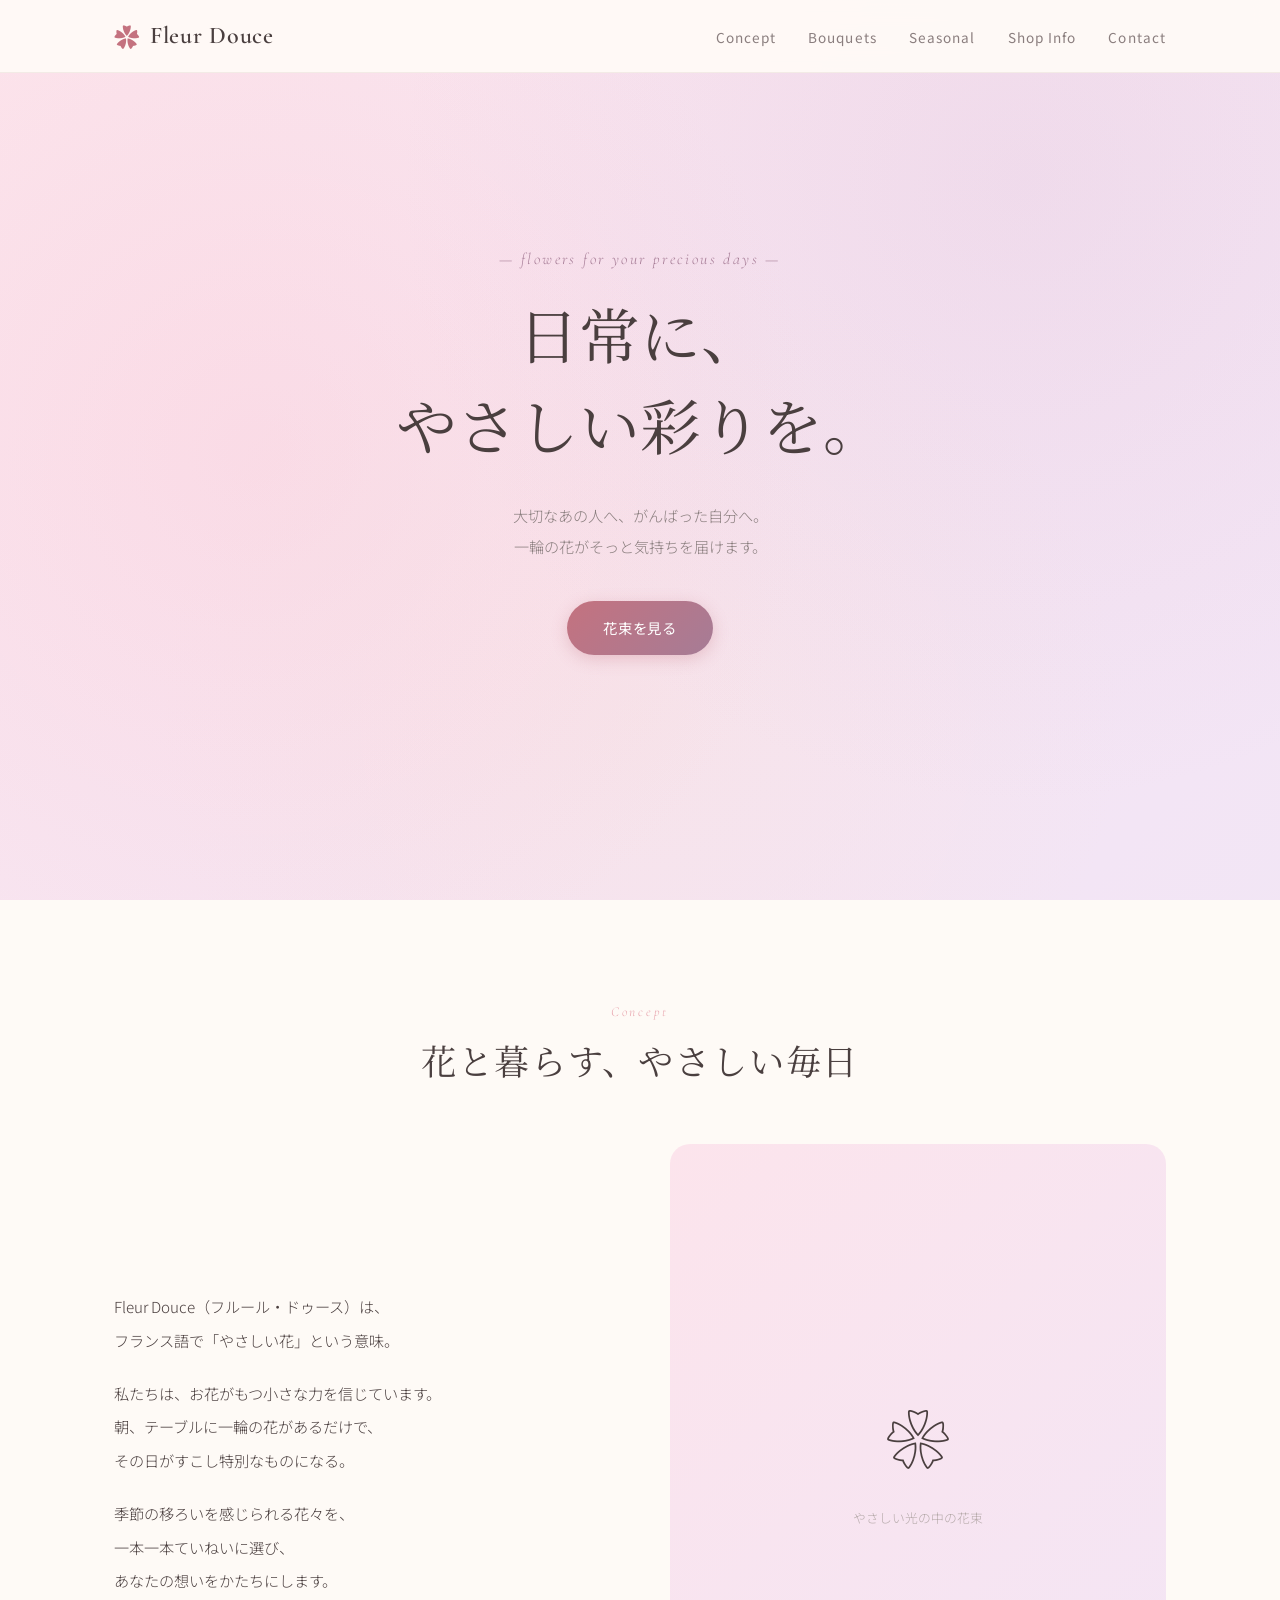
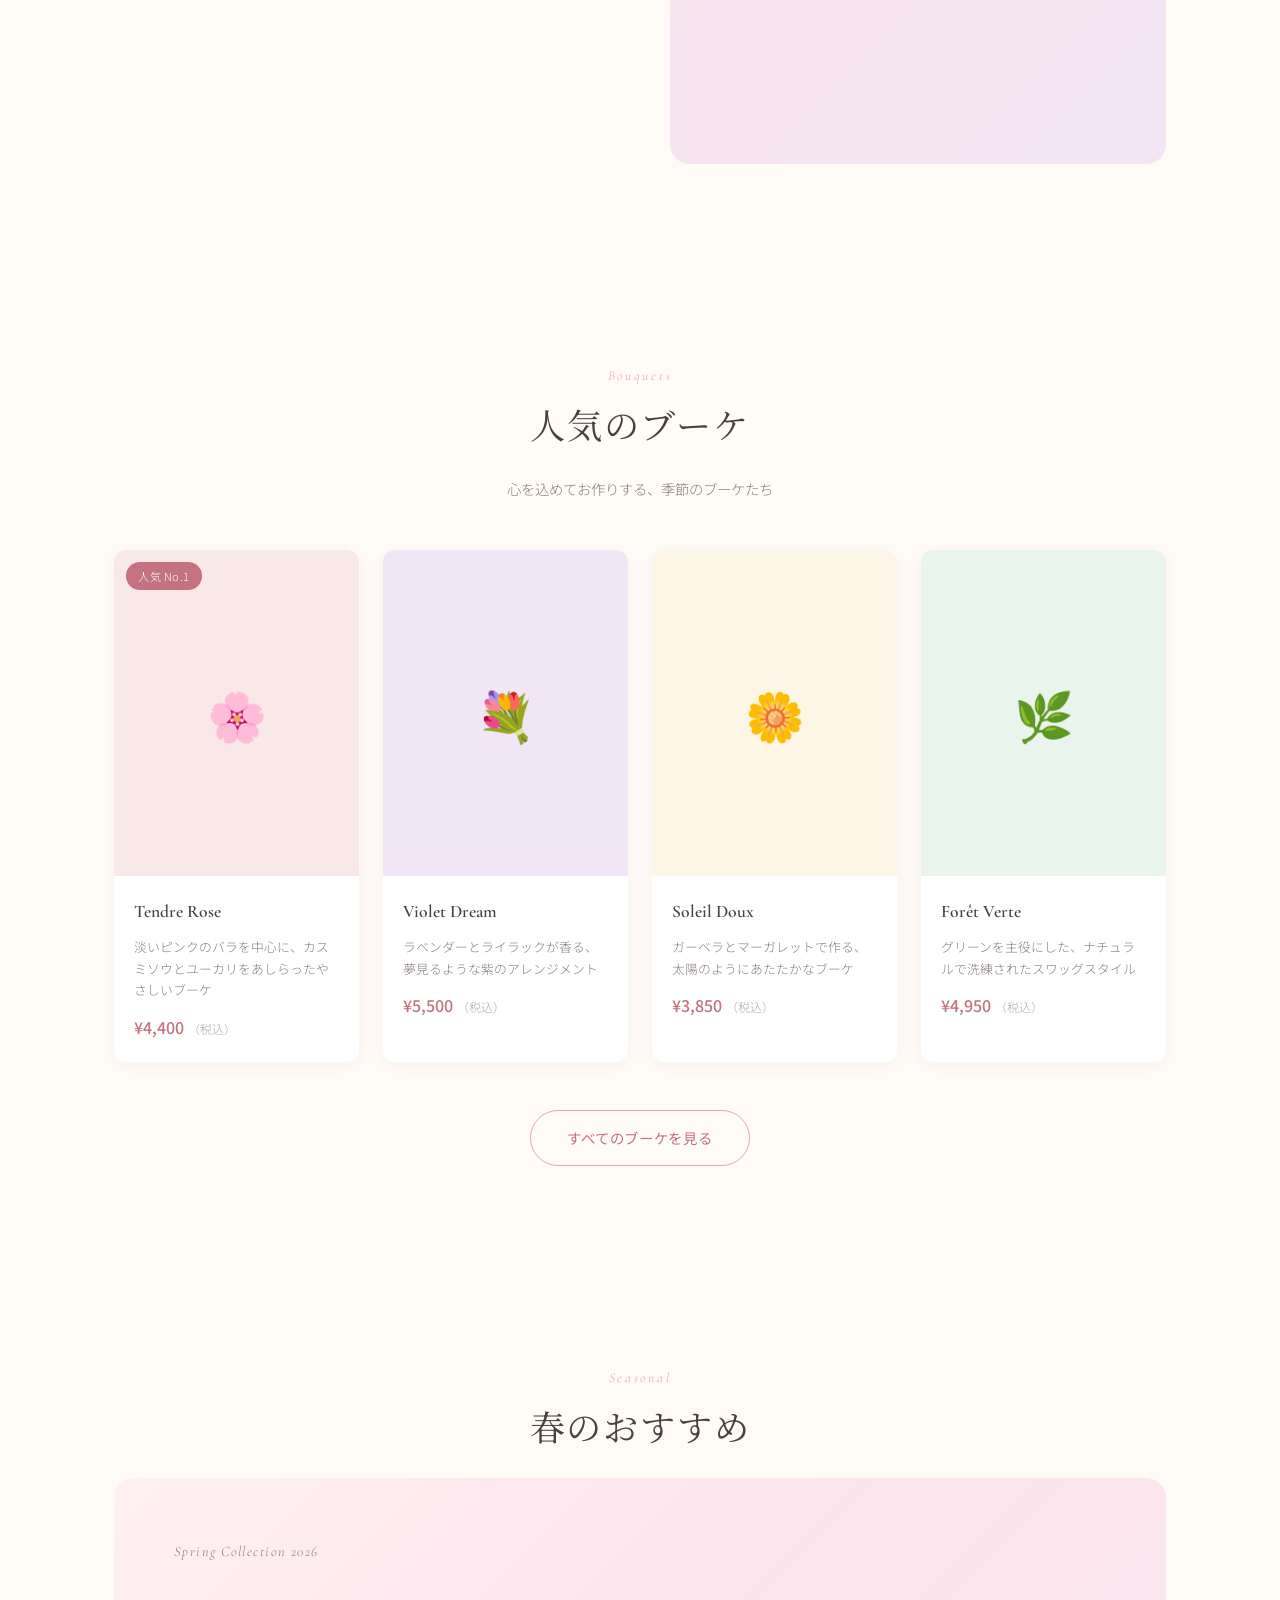
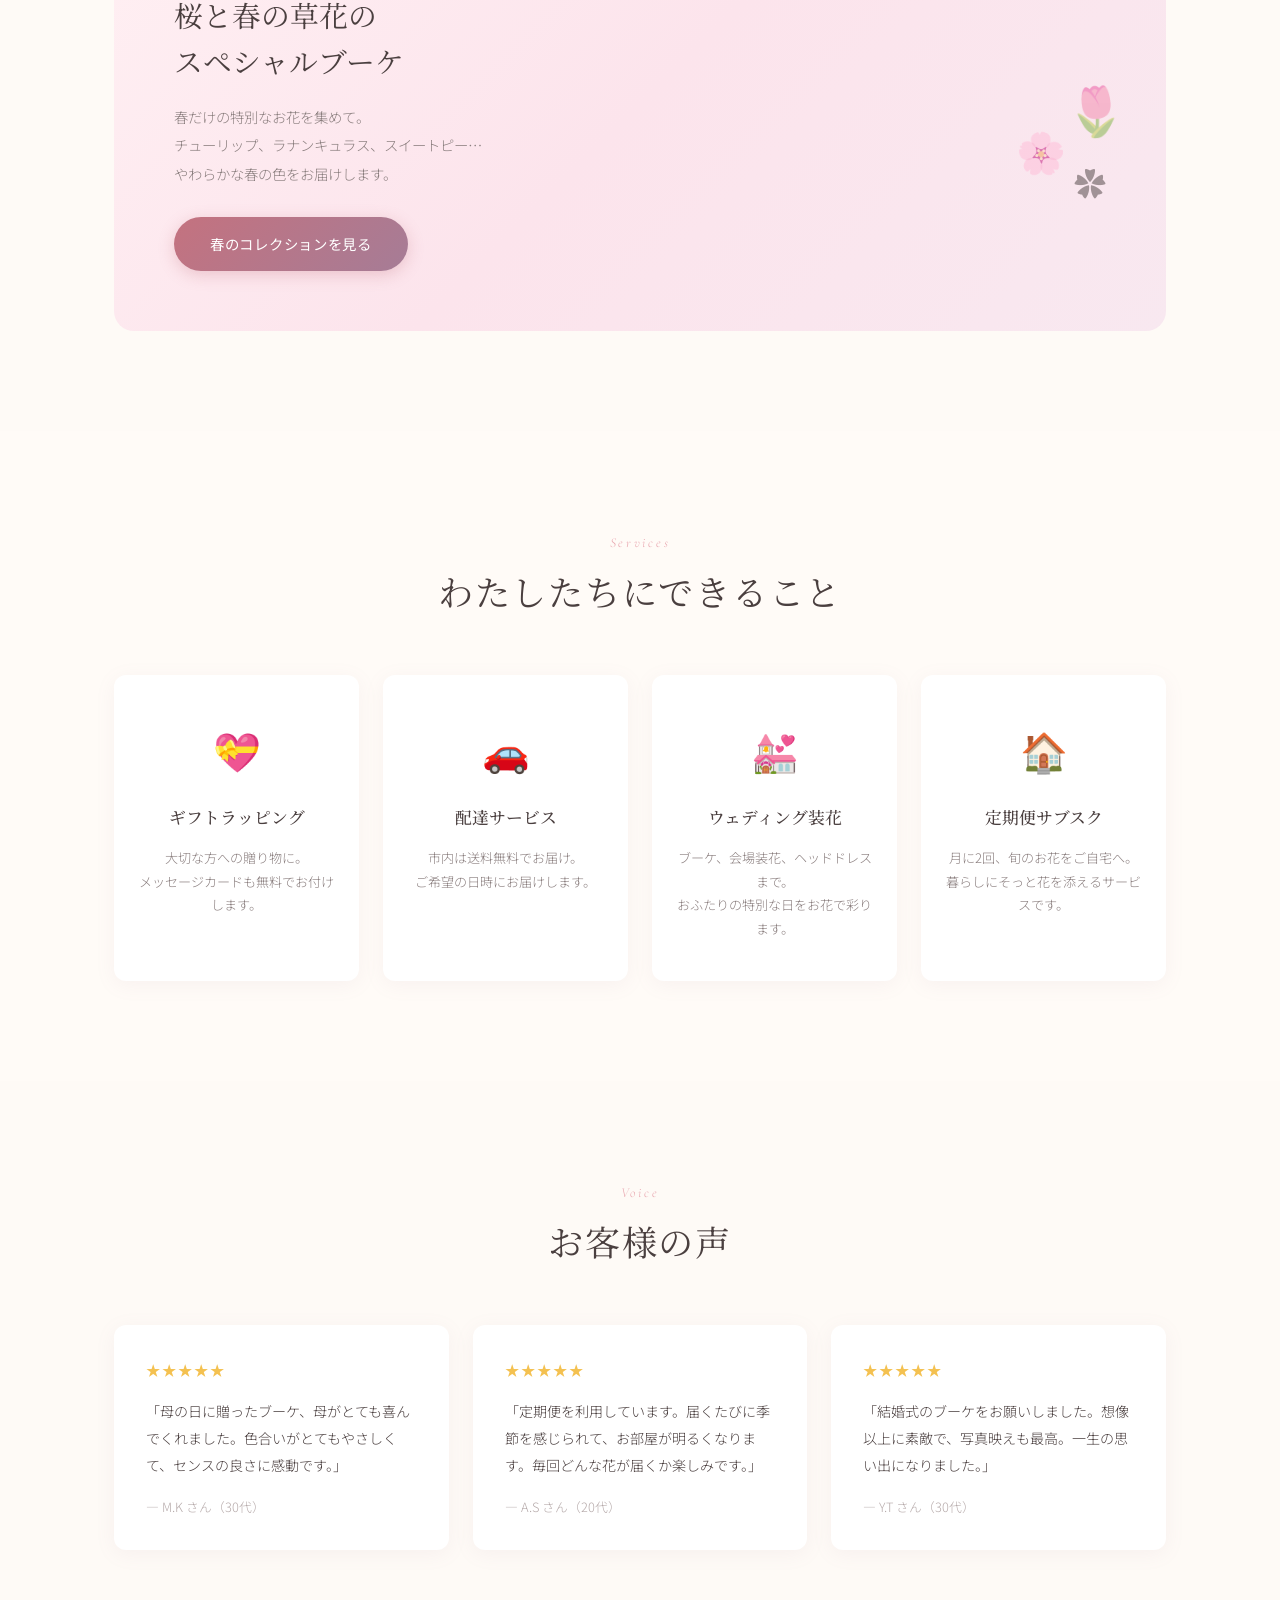
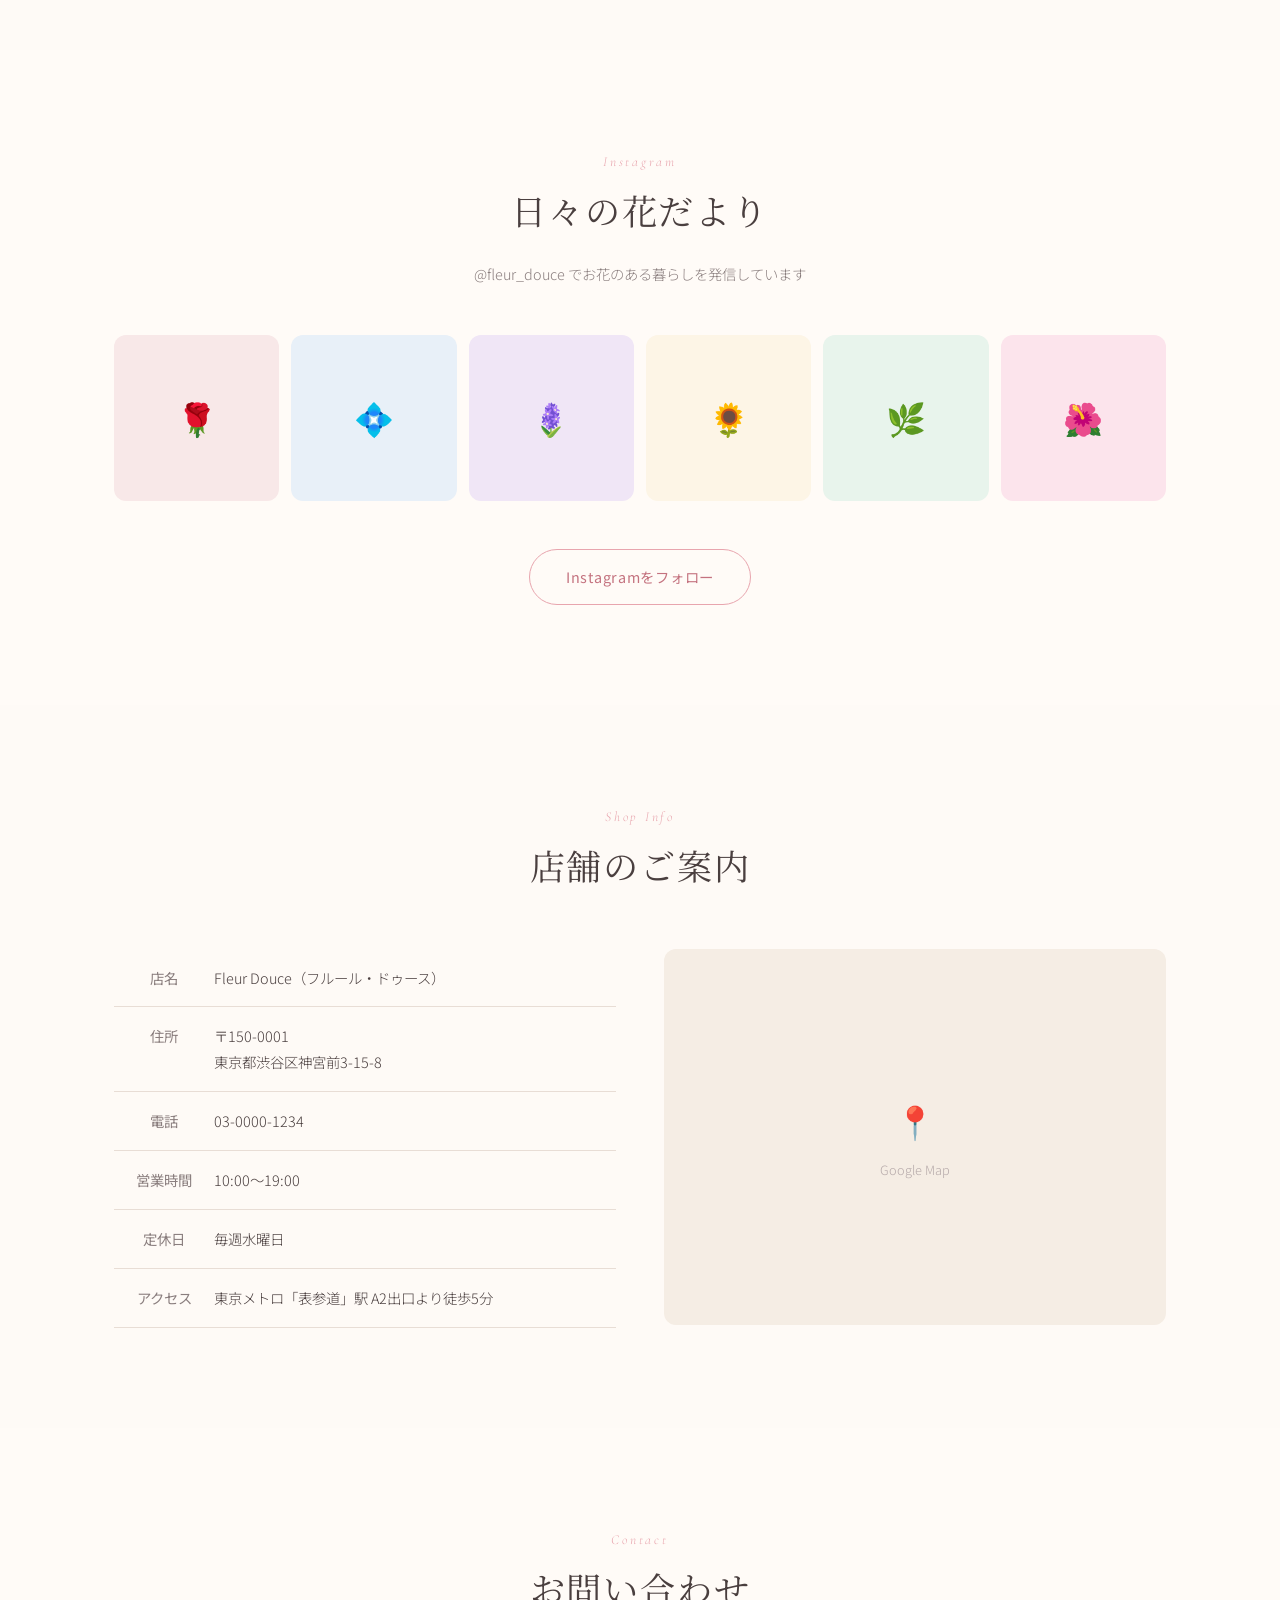
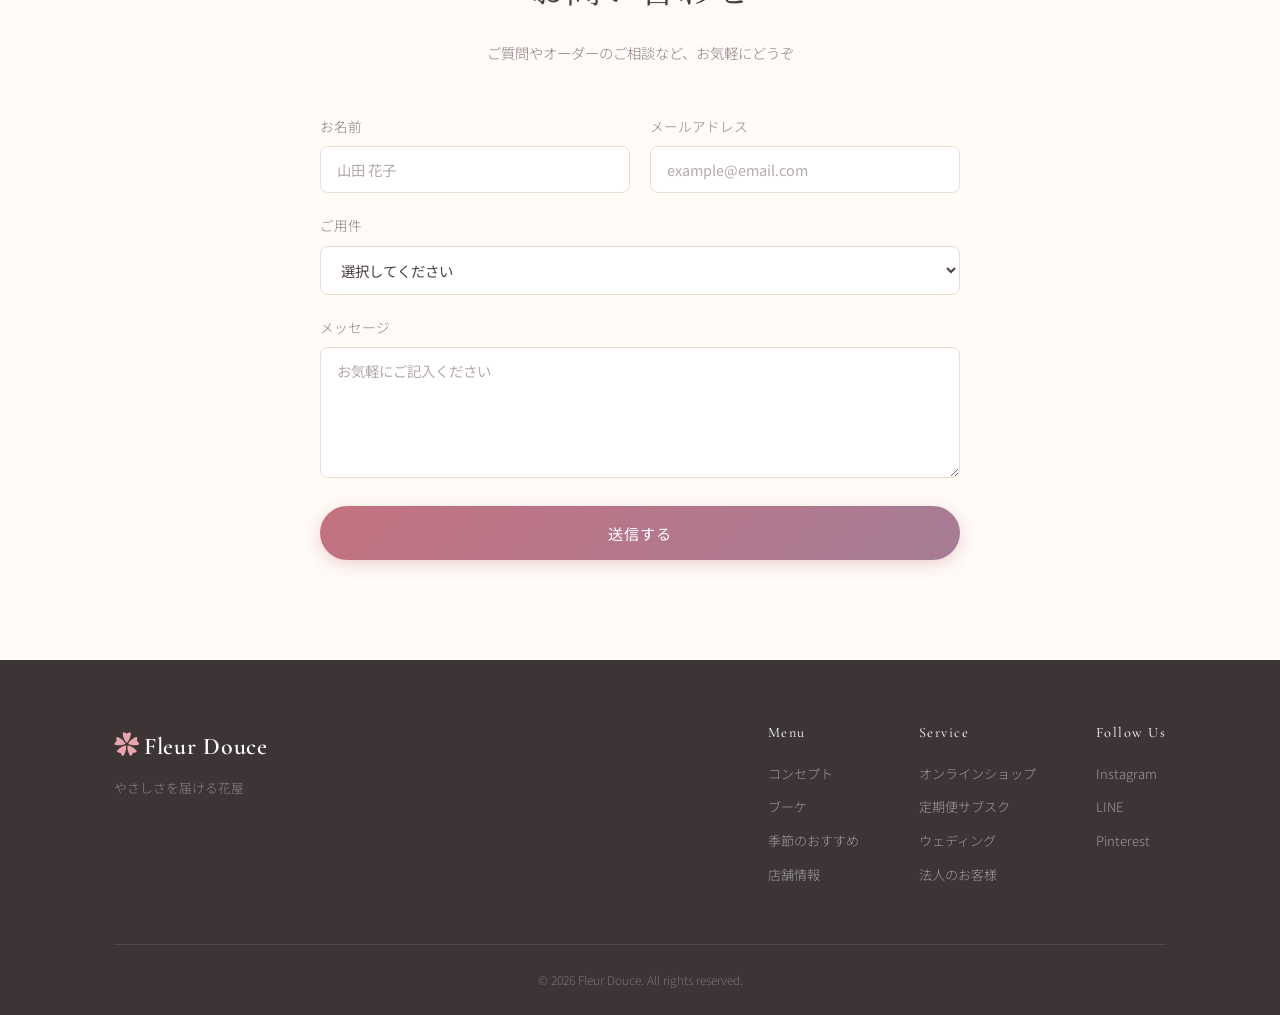
==== index.html @ 413cd679 "Add flower shop (Fleur Douce) homepage Create a feminine, elegant flower shop landing page with: - H" ====
<!DOCTYPE html>
<html lang="ja">
<head>
  <meta charset="UTF-8">
  <meta name="viewport" content="width=device-width, initial-scale=1.0">
  <title>Fleur Douce — やさしさを届ける花屋</title>
  <link rel="preconnect" href="https://fonts.googleapis.com">
  <link rel="preconnect" href="https://fonts.gstatic.com" crossorigin>
  <link href="https://fonts.googleapis.com/css2?family=Cormorant+Garamond:ital,wght@0,400;0,600;1,400&family=Noto+Sans+JP:wght@300;400;500&family=Noto+Serif+JP:wght@300;400;500&display=swap" rel="stylesheet">
  <link rel="stylesheet" href="style.css">
</head>
<body>

  <!-- ヘッダー -->
  <header class="header">
    <div class="header-inner">
      <a href="#" class="logo">
        <span class="logo-icon">✿</span>
        <span class="logo-text">Fleur Douce</span>
      </a>
      <nav class="nav">
        <ul class="nav-list">
          <li><a href="#concept">Concept</a></li>
          <li><a href="#bouquets">Bouquets</a></li>
          <li><a href="#seasonal">Seasonal</a></li>
          <li><a href="#shop">Shop Info</a></li>
          <li><a href="#contact">Contact</a></li>
        </ul>
      </nav>
      <button class="hamburger" aria-label="メニュー">
        <span></span><span></span><span></span>
      </button>
    </div>
  </header>

  <!-- ヒーローセクション -->
  <section class="hero">
    <div class="hero-overlay"></div>
    <div class="hero-content">
      <p class="hero-sub">— flowers for your precious days —</p>
      <h1 class="hero-title">日常に、<br>やさしい彩りを。</h1>
      <p class="hero-desc">大切なあの人へ、がんばった自分へ。<br>一輪の花がそっと気持ちを届けます。</p>
      <a href="#bouquets" class="btn btn-primary">花束を見る</a>
    </div>
  </section>

  <!-- コンセプト -->
  <section id="concept" class="section concept">
    <div class="container">
      <div class="section-label">Concept</div>
      <h2 class="section-title">花と暮らす、やさしい毎日</h2>
      <div class="concept-grid">
        <div class="concept-text">
          <p>
            Fleur Douce（フルール・ドゥース）は、<br>
            フランス語で「やさしい花」という意味。
          </p>
          <p>
            私たちは、お花がもつ小さな力を信じています。<br>
            朝、テーブルに一輪の花があるだけで、<br>
            その日がすこし特別なものになる。
          </p>
          <p>
            季節の移ろいを感じられる花々を、<br>
            一本一本ていねいに選び、<br>
            あなたの想いをかたちにします。
          </p>
        </div>
        <div class="concept-image">
          <div class="concept-image-placeholder">
            <span>❀</span>
            <p>やさしい光の中の花束</p>
          </div>
        </div>
      </div>
    </div>
  </section>

  <!-- 人気の花束 -->
  <section id="bouquets" class="section bouquets">
    <div class="container">
      <div class="section-label">Bouquets</div>
      <h2 class="section-title">人気のブーケ</h2>
      <p class="section-desc">心を込めてお作りする、季節のブーケたち</p>
      <div class="bouquet-grid">
        <article class="bouquet-card">
          <div class="bouquet-image">
            <div class="bouquet-image-placeholder" style="background-color: #f8e8e8;">
              <span>🌸</span>
            </div>
            <span class="bouquet-badge">人気 No.1</span>
          </div>
          <div class="bouquet-info">
            <h3>Tendre Rose</h3>
            <p class="bouquet-desc">淡いピンクのバラを中心に、カスミソウとユーカリをあしらったやさしいブーケ</p>
            <p class="bouquet-price">¥4,400 <span class="tax">（税込）</span></p>
          </div>
        </article>
        <article class="bouquet-card">
          <div class="bouquet-image">
            <div class="bouquet-image-placeholder" style="background-color: #f0e6f6;">
              <span>💐</span>
            </div>
          </div>
          <div class="bouquet-info">
            <h3>Violet Dream</h3>
            <p class="bouquet-desc">ラベンダーとライラックが香る、夢見るような紫のアレンジメント</p>
            <p class="bouquet-price">¥5,500 <span class="tax">（税込）</span></p>
          </div>
        </article>
        <article class="bouquet-card">
          <div class="bouquet-image">
            <div class="bouquet-image-placeholder" style="background-color: #fdf5e6;">
              <span>🌼</span>
            </div>
          </div>
          <div class="bouquet-info">
            <h3>Soleil Doux</h3>
            <p class="bouquet-desc">ガーベラとマーガレットで作る、太陽のようにあたたかなブーケ</p>
            <p class="bouquet-price">¥3,850 <span class="tax">（税込）</span></p>
          </div>
        </article>
        <article class="bouquet-card">
          <div class="bouquet-image">
            <div class="bouquet-image-placeholder" style="background-color: #e8f4ec;">
              <span>🌿</span>
            </div>
          </div>
          <div class="bouquet-info">
            <h3>Forêt Verte</h3>
            <p class="bouquet-desc">グリーンを主役にした、ナチュラルで洗練されたスワッグスタイル</p>
            <p class="bouquet-price">¥4,950 <span class="tax">（税込）</span></p>
          </div>
        </article>
      </div>
      <div class="section-cta">
        <a href="#" class="btn btn-outline">すべてのブーケを見る</a>
      </div>
    </div>
  </section>

  <!-- 季節のおすすめ -->
  <section id="seasonal" class="section seasonal">
    <div class="container">
      <div class="section-label">Seasonal</div>
      <h2 class="section-title">春のおすすめ</h2>
      <div class="seasonal-banner">
        <div class="seasonal-banner-content">
          <p class="seasonal-tag">Spring Collection 2026</p>
          <h3>桜と春の草花の<br>スペシャルブーケ</h3>
          <p>
            春だけの特別なお花を集めて。<br>
            チューリップ、ラナンキュラス、スイートピー…<br>
            やわらかな春の色をお届けします。
          </p>
          <a href="#" class="btn btn-primary">春のコレクションを見る</a>
        </div>
        <div class="seasonal-banner-deco">
          <span class="deco-flower deco-1">🌷</span>
          <span class="deco-flower deco-2">🌸</span>
          <span class="deco-flower deco-3">✿</span>
        </div>
      </div>
    </div>
  </section>

  <!-- サービス -->
  <section class="section services">
    <div class="container">
      <div class="section-label">Services</div>
      <h2 class="section-title">わたしたちにできること</h2>
      <div class="service-grid">
        <div class="service-card">
          <div class="service-icon">💝</div>
          <h3>ギフトラッピング</h3>
          <p>大切な方への贈り物に。<br>メッセージカードも無料でお付けします。</p>
        </div>
        <div class="service-card">
          <div class="service-icon">🚗</div>
          <h3>配達サービス</h3>
          <p>市内は送料無料でお届け。<br>ご希望の日時にお届けします。</p>
        </div>
        <div class="service-card">
          <div class="service-icon">💒</div>
          <h3>ウェディング装花</h3>
          <p>ブーケ、会場装花、ヘッドドレスまで。<br>おふたりの特別な日をお花で彩ります。</p>
        </div>
        <div class="service-card">
          <div class="service-icon">🏠</div>
          <h3>定期便サブスク</h3>
          <p>月に2回、旬のお花をご自宅へ。<br>暮らしにそっと花を添えるサービスです。</p>
        </div>
      </div>
    </div>
  </section>

  <!-- お客様の声 -->
  <section class="section testimonials">
    <div class="container">
      <div class="section-label">Voice</div>
      <h2 class="section-title">お客様の声</h2>
      <div class="testimonial-grid">
        <div class="testimonial-card">
          <div class="testimonial-stars">★★★★★</div>
          <p class="testimonial-text">「母の日に贈ったブーケ、母がとても喜んでくれました。色合いがとてもやさしくて、センスの良さに感動です。」</p>
          <p class="testimonial-author">— M.K さん（30代）</p>
        </div>
        <div class="testimonial-card">
          <div class="testimonial-stars">★★★★★</div>
          <p class="testimonial-text">「定期便を利用しています。届くたびに季節を感じられて、お部屋が明るくなります。毎回どんな花が届くか楽しみです。」</p>
          <p class="testimonial-author">— A.S さん（20代）</p>
        </div>
        <div class="testimonial-card">
          <div class="testimonial-stars">★★★★★</div>
          <p class="testimonial-text">「結婚式のブーケをお願いしました。想像以上に素敵で、写真映えも最高。一生の思い出になりました。」</p>
          <p class="testimonial-author">— Y.T さん（30代）</p>
        </div>
      </div>
    </div>
  </section>

  <!-- Instagram -->
  <section class="section instagram">
    <div class="container">
      <div class="section-label">Instagram</div>
      <h2 class="section-title">日々の花だより</h2>
      <p class="section-desc">@fleur_douce でお花のある暮らしを発信しています</p>
      <div class="insta-grid">
        <div class="insta-item" style="background-color: #f8e8e8;"><span>🌹</span></div>
        <div class="insta-item" style="background-color: #e8f0f8;"><span>💠</span></div>
        <div class="insta-item" style="background-color: #f0e6f6;"><span>🪻</span></div>
        <div class="insta-item" style="background-color: #fdf5e6;"><span>🌻</span></div>
        <div class="insta-item" style="background-color: #e8f4ec;"><span>🌿</span></div>
        <div class="insta-item" style="background-color: #fce4ec;"><span>🌺</span></div>
      </div>
      <div class="section-cta">
        <a href="#" class="btn btn-outline">Instagramをフォロー</a>
      </div>
    </div>
  </section>

  <!-- 店舗情報 -->
  <section id="shop" class="section shop-info">
    <div class="container">
      <div class="section-label">Shop Info</div>
      <h2 class="section-title">店舗のご案内</h2>
      <div class="shop-grid">
        <div class="shop-details">
          <table class="shop-table">
            <tr>
              <th>店名</th>
              <td>Fleur Douce（フルール・ドゥース）</td>
            </tr>
            <tr>
              <th>住所</th>
              <td>〒150-0001<br>東京都渋谷区神宮前3-15-8</td>
            </tr>
            <tr>
              <th>電話</th>
              <td>03-0000-1234</td>
            </tr>
            <tr>
              <th>営業時間</th>
              <td>10:00〜19:00</td>
            </tr>
            <tr>
              <th>定休日</th>
              <td>毎週水曜日</td>
            </tr>
            <tr>
              <th>アクセス</th>
              <td>東京メトロ「表参道」駅 A2出口より徒歩5分</td>
            </tr>
          </table>
        </div>
        <div class="shop-map">
          <div class="map-placeholder">
            <span>📍</span>
            <p>Google Map</p>
          </div>
        </div>
      </div>
    </div>
  </section>

  <!-- お問い合わせ -->
  <section id="contact" class="section contact">
    <div class="container">
      <div class="section-label">Contact</div>
      <h2 class="section-title">お問い合わせ</h2>
      <p class="section-desc">ご質問やオーダーのご相談など、お気軽にどうぞ</p>
      <form class="contact-form" onsubmit="return false;">
        <div class="form-row">
          <div class="form-group">
            <label for="name">お名前</label>
            <input type="text" id="name" placeholder="山田 花子">
          </div>
          <div class="form-group">
            <label for="email">メールアドレス</label>
            <input type="email" id="email" placeholder="example@email.com">
          </div>
        </div>
        <div class="form-group">
          <label for="subject">ご用件</label>
          <select id="subject">
            <option value="">選択してください</option>
            <option>花束のオーダーについて</option>
            <option>ウェディングのご相談</option>
            <option>定期便について</option>
            <option>その他</option>
          </select>
        </div>
        <div class="form-group">
          <label for="message">メッセージ</label>
          <textarea id="message" rows="5" placeholder="お気軽にご記入ください"></textarea>
        </div>
        <button type="submit" class="btn btn-primary">送信する</button>
      </form>
    </div>
  </section>

  <!-- フッター -->
  <footer class="footer">
    <div class="container">
      <div class="footer-top">
        <div class="footer-brand">
          <span class="logo-icon">✿</span>
          <span class="logo-text">Fleur Douce</span>
          <p class="footer-tagline">やさしさを届ける花屋</p>
        </div>
        <div class="footer-links">
          <div class="footer-col">
            <h4>Menu</h4>
            <ul>
              <li><a href="#concept">コンセプト</a></li>
              <li><a href="#bouquets">ブーケ</a></li>
              <li><a href="#seasonal">季節のおすすめ</a></li>
              <li><a href="#shop">店舗情報</a></li>
            </ul>
          </div>
          <div class="footer-col">
            <h4>Service</h4>
            <ul>
              <li><a href="#">オンラインショップ</a></li>
              <li><a href="#">定期便サブスク</a></li>
              <li><a href="#">ウェディング</a></li>
              <li><a href="#">法人のお客様</a></li>
            </ul>
          </div>
          <div class="footer-col">
            <h4>Follow Us</h4>
            <ul>
              <li><a href="#">Instagram</a></li>
              <li><a href="#">LINE</a></li>
              <li><a href="#">Pinterest</a></li>
            </ul>
          </div>
        </div>
      </div>
      <div class="footer-bottom">
        <p>&copy; 2026 Fleur Douce. All rights reserved.</p>
      </div>
    </div>
  </footer>

  <script src="script.js"></script>
</body>
</html>
---- style.css ----
/* ========================================
   Fleur Douce — Style Sheet
   ======================================== */

/* --- Reset & Base --- */
*,
*::before,
*::after {
  margin: 0;
  padding: 0;
  box-sizing: border-box;
}

:root {
  --color-primary: #c4727f;
  --color-primary-light: #e8a5ae;
  --color-primary-pale: #fdf0f2;
  --color-accent: #a67c96;
  --color-cream: #fefaf6;
  --color-warm-white: #fffbf7;
  --color-beige: #f5ede4;
  --color-text: #4a3f3f;
  --color-text-light: #8a7e7e;
  --color-text-lighter: #b5a9a9;
  --color-border: #e8ddd5;
  --color-white: #ffffff;
  --font-display: 'Cormorant Garamond', 'Noto Serif JP', serif;
  --font-body: 'Noto Sans JP', sans-serif;
  --radius: 12px;
  --radius-lg: 20px;
  --shadow-soft: 0 4px 20px rgba(166, 124, 150, 0.08);
  --shadow-card: 0 2px 16px rgba(166, 124, 150, 0.1);
  --transition: 0.3s ease;
}

html {
  scroll-behavior: smooth;
  font-size: 16px;
}

body {
  font-family: var(--font-body);
  font-weight: 300;
  color: var(--color-text);
  background-color: var(--color-warm-white);
  line-height: 1.8;
  -webkit-font-smoothing: antialiased;
}

a {
  text-decoration: none;
  color: inherit;
  transition: color var(--transition);
}

img {
  max-width: 100%;
  display: block;
}

ul {
  list-style: none;
}

.container {
  max-width: 1100px;
  margin: 0 auto;
  padding: 0 24px;
}

/* --- Buttons --- */
.btn {
  display: inline-block;
  padding: 14px 36px;
  border-radius: 50px;
  font-family: var(--font-body);
  font-size: 0.9rem;
  font-weight: 400;
  letter-spacing: 0.05em;
  cursor: pointer;
  transition: all var(--transition);
  border: none;
}

.btn-primary {
  background: linear-gradient(135deg, var(--color-primary), var(--color-accent));
  color: var(--color-white);
  box-shadow: 0 4px 16px rgba(196, 114, 127, 0.3);
}

.btn-primary:hover {
  transform: translateY(-2px);
  box-shadow: 0 6px 24px rgba(196, 114, 127, 0.4);
}

.btn-outline {
  background: transparent;
  color: var(--color-primary);
  border: 1.5px solid var(--color-primary-light);
}

.btn-outline:hover {
  background: var(--color-primary-pale);
}

/* --- Header --- */
.header {
  position: fixed;
  top: 0;
  left: 0;
  right: 0;
  z-index: 100;
  background: rgba(255, 251, 247, 0.92);
  backdrop-filter: blur(12px);
  border-bottom: 1px solid rgba(232, 221, 213, 0.5);
  transition: all var(--transition);
}

.header-inner {
  max-width: 1100px;
  margin: 0 auto;
  padding: 0 24px;
  display: flex;
  align-items: center;
  justify-content: space-between;
  height: 72px;
}

.logo {
  display: flex;
  align-items: center;
  gap: 10px;
}

.logo-icon {
  font-size: 1.6rem;
  color: var(--color-primary);
}

.logo-text {
  font-family: var(--font-display);
  font-size: 1.5rem;
  font-weight: 600;
  color: var(--color-text);
  letter-spacing: 0.03em;
}

.nav-list {
  display: flex;
  gap: 32px;
}

.nav-list a {
  font-size: 0.85rem;
  font-weight: 400;
  letter-spacing: 0.08em;
  color: var(--color-text-light);
  position: relative;
}

.nav-list a::after {
  content: '';
  position: absolute;
  bottom: -4px;
  left: 0;
  width: 0;
  height: 1.5px;
  background: var(--color-primary);
  transition: width var(--transition);
}

.nav-list a:hover {
  color: var(--color-primary);
}

.nav-list a:hover::after {
  width: 100%;
}

.hamburger {
  display: none;
  flex-direction: column;
  gap: 5px;
  background: none;
  border: none;
  cursor: pointer;
  padding: 8px;
}

.hamburger span {
  display: block;
  width: 22px;
  height: 1.5px;
  background: var(--color-text);
  transition: all var(--transition);
}

/* --- Hero --- */
.hero {
  position: relative;
  min-height: 100vh;
  display: flex;
  align-items: center;
  justify-content: center;
  text-align: center;
  background: linear-gradient(135deg, #fce4ec 0%, #f3e5f5 30%, #e8eaf6 60%, #fce4ec 100%);
  background-size: 300% 300%;
  animation: heroGradient 12s ease infinite;
  overflow: hidden;
}

@keyframes heroGradient {
  0% { background-position: 0% 50%; }
  50% { background-position: 100% 50%; }
  100% { background-position: 0% 50%; }
}

.hero::before {
  content: '';
  position: absolute;
  top: 0;
  left: 0;
  right: 0;
  bottom: 0;
  background:
    radial-gradient(circle at 20% 50%, rgba(255, 182, 193, 0.2) 0%, transparent 50%),
    radial-gradient(circle at 80% 20%, rgba(200, 162, 200, 0.15) 0%, transparent 50%),
    radial-gradient(circle at 50% 80%, rgba(255, 218, 185, 0.15) 0%, transparent 50%);
}

.hero-content {
  position: relative;
  z-index: 2;
  padding: 0 24px;
}

.hero-sub {
  font-family: var(--font-display);
  font-size: 1rem;
  font-style: italic;
  color: var(--color-accent);
  letter-spacing: 0.15em;
  margin-bottom: 20px;
  opacity: 0;
  animation: fadeUp 0.8s ease 0.3s forwards;
}

.hero-title {
  font-family: var(--font-display);
  font-size: clamp(2.2rem, 5vw, 3.8rem);
  font-weight: 400;
  line-height: 1.5;
  color: var(--color-text);
  margin-bottom: 24px;
  opacity: 0;
  animation: fadeUp 0.8s ease 0.6s forwards;
}

.hero-desc {
  font-size: 0.95rem;
  line-height: 2;
  color: var(--color-text-light);
  margin-bottom: 40px;
  opacity: 0;
  animation: fadeUp 0.8s ease 0.9s forwards;
}

.hero .btn {
  opacity: 0;
  animation: fadeUp 0.8s ease 1.2s forwards;
}

@keyframes fadeUp {
  from {
    opacity: 0;
    transform: translateY(20px);
  }
  to {
    opacity: 1;
    transform: translateY(0);
  }
}

/* --- Sections Common --- */
.section {
  padding: 100px 0;
}

.section-label {
  font-family: var(--font-display);
  font-size: 0.85rem;
  font-style: italic;
  letter-spacing: 0.2em;
  color: var(--color-primary-light);
  text-align: center;
  margin-bottom: 8px;
}

.section-title {
  font-family: var(--font-display);
  font-size: clamp(1.6rem, 3vw, 2.2rem);
  font-weight: 400;
  text-align: center;
  color: var(--color-text);
  margin-bottom: 16px;
  letter-spacing: 0.05em;
}

.section-desc {
  text-align: center;
  color: var(--color-text-light);
  font-size: 0.9rem;
  margin-bottom: 48px;
}

.section-cta {
  text-align: center;
  margin-top: 48px;
}

/* --- Concept --- */
.concept {
  background: var(--color-cream);
}

.concept-grid {
  display: grid;
  grid-template-columns: 1fr 1fr;
  gap: 60px;
  align-items: center;
  margin-top: 48px;
}

.concept-text p {
  margin-bottom: 20px;
  font-size: 0.95rem;
  line-height: 2.2;
  color: var(--color-text);
}

.concept-image-placeholder {
  background: linear-gradient(135deg, #fce4ec, #f3e5f5);
  border-radius: var(--radius-lg);
  aspect-ratio: 4 / 5;
  display: flex;
  flex-direction: column;
  align-items: center;
  justify-content: center;
  gap: 12px;
}

.concept-image-placeholder span {
  font-size: 4rem;
}

.concept-image-placeholder p {
  font-size: 0.8rem;
  color: var(--color-text-lighter);
}

/* --- Bouquets --- */
.bouquets {
  background: var(--color-warm-white);
}

.bouquet-grid {
  display: grid;
  grid-template-columns: repeat(4, 1fr);
  gap: 24px;
}

.bouquet-card {
  background: var(--color-white);
  border-radius: var(--radius);
  overflow: hidden;
  box-shadow: var(--shadow-soft);
  transition: all var(--transition);
}

.bouquet-card:hover {
  transform: translateY(-4px);
  box-shadow: var(--shadow-card);
}

.bouquet-image {
  position: relative;
}

.bouquet-image-placeholder {
  aspect-ratio: 3 / 4;
  display: flex;
  align-items: center;
  justify-content: center;
  font-size: 3rem;
}

.bouquet-badge {
  position: absolute;
  top: 12px;
  left: 12px;
  background: var(--color-primary);
  color: var(--color-white);
  font-size: 0.7rem;
  padding: 4px 12px;
  border-radius: 50px;
  letter-spacing: 0.05em;
}

.bouquet-info {
  padding: 20px;
}

.bouquet-info h3 {
  font-family: var(--font-display);
  font-size: 1.1rem;
  font-weight: 600;
  margin-bottom: 8px;
  color: var(--color-text);
}

.bouquet-desc {
  font-size: 0.8rem;
  color: var(--color-text-light);
  line-height: 1.7;
  margin-bottom: 12px;
}

.bouquet-price {
  font-size: 1rem;
  font-weight: 500;
  color: var(--color-primary);
}

.bouquet-price .tax {
  font-size: 0.75rem;
  font-weight: 300;
  color: var(--color-text-lighter);
}

/* --- Seasonal --- */
.seasonal {
  background: var(--color-cream);
}

.seasonal-banner {
  position: relative;
  background: linear-gradient(135deg, #fff0f3, #fce4ec, #f8e8f0);
  border-radius: var(--radius-lg);
  padding: 60px;
  overflow: hidden;
}

.seasonal-banner-content {
  position: relative;
  z-index: 2;
  max-width: 500px;
}

.seasonal-tag {
  font-family: var(--font-display);
  font-style: italic;
  color: var(--color-primary);
  letter-spacing: 0.1em;
  margin-bottom: 16px;
  font-size: 0.9rem;
}

.seasonal-banner h3 {
  font-family: var(--font-display);
  font-size: clamp(1.4rem, 2.5vw, 1.8rem);
  font-weight: 400;
  line-height: 1.6;
  margin-bottom: 16px;
  color: var(--color-text);
}

.seasonal-banner p {
  font-size: 0.9rem;
  line-height: 2;
  color: var(--color-text-light);
  margin-bottom: 28px;
}

.seasonal-banner-deco {
  position: absolute;
  right: 40px;
  top: 50%;
  transform: translateY(-50%);
}

.deco-flower {
  position: absolute;
  font-size: 3rem;
  opacity: 0.5;
  animation: float 4s ease-in-out infinite;
}

.deco-1 { right: 0; top: -40px; animation-delay: 0s; }
.deco-2 { right: 60px; top: 10px; animation-delay: 1s; font-size: 2.5rem; }
.deco-3 { right: 20px; top: 50px; animation-delay: 2s; font-size: 2rem; }

@keyframes float {
  0%, 100% { transform: translateY(0); }
  50% { transform: translateY(-10px); }
}

/* --- Services --- */
.services {
  background: var(--color-warm-white);
}

.service-grid {
  display: grid;
  grid-template-columns: repeat(4, 1fr);
  gap: 24px;
  margin-top: 48px;
}

.service-card {
  text-align: center;
  padding: 40px 24px;
  background: var(--color-white);
  border-radius: var(--radius);
  box-shadow: var(--shadow-soft);
  transition: all var(--transition);
}

.service-card:hover {
  transform: translateY(-4px);
  box-shadow: var(--shadow-card);
}

.service-icon {
  font-size: 2.4rem;
  margin-bottom: 20px;
}

.service-card h3 {
  font-family: var(--font-display);
  font-size: 1.05rem;
  font-weight: 500;
  margin-bottom: 12px;
  color: var(--color-text);
}

.service-card p {
  font-size: 0.82rem;
  color: var(--color-text-light);
  line-height: 1.8;
}

/* --- Testimonials --- */
.testimonials {
  background: var(--color-cream);
}

.testimonial-grid {
  display: grid;
  grid-template-columns: repeat(3, 1fr);
  gap: 24px;
  margin-top: 48px;
}

.testimonial-card {
  background: var(--color-white);
  border-radius: var(--radius);
  padding: 32px;
  box-shadow: var(--shadow-soft);
}

.testimonial-stars {
  color: #f4c150;
  font-size: 0.9rem;
  letter-spacing: 2px;
  margin-bottom: 16px;
}

.testimonial-text {
  font-size: 0.88rem;
  line-height: 1.9;
  color: var(--color-text);
  margin-bottom: 16px;
}

.testimonial-author {
  font-size: 0.8rem;
  color: var(--color-text-lighter);
}

/* --- Instagram --- */
.instagram {
  background: var(--color-warm-white);
}

.insta-grid {
  display: grid;
  grid-template-columns: repeat(6, 1fr);
  gap: 12px;
}

.insta-item {
  aspect-ratio: 1;
  border-radius: var(--radius);
  display: flex;
  align-items: center;
  justify-content: center;
  font-size: 2rem;
  cursor: pointer;
  transition: all var(--transition);
}

.insta-item:hover {
  transform: scale(1.05);
  opacity: 0.85;
}

/* --- Shop Info --- */
.shop-info {
  background: var(--color-cream);
}

.shop-grid {
  display: grid;
  grid-template-columns: 1fr 1fr;
  gap: 48px;
  margin-top: 48px;
  align-items: start;
}

.shop-table {
  width: 100%;
  border-collapse: collapse;
}

.shop-table tr {
  border-bottom: 1px solid var(--color-border);
}

.shop-table th,
.shop-table td {
  padding: 16px 0;
  font-size: 0.9rem;
  vertical-align: top;
}

.shop-table th {
  width: 100px;
  font-weight: 400;
  color: var(--color-text-light);
  white-space: nowrap;
}

.shop-table td {
  color: var(--color-text);
}

.map-placeholder {
  background: var(--color-beige);
  border-radius: var(--radius);
  aspect-ratio: 4 / 3;
  display: flex;
  flex-direction: column;
  align-items: center;
  justify-content: center;
  gap: 8px;
}

.map-placeholder span {
  font-size: 2rem;
}

.map-placeholder p {
  font-size: 0.8rem;
  color: var(--color-text-lighter);
}

/* --- Contact --- */
.contact {
  background: var(--color-warm-white);
}

.contact-form {
  max-width: 640px;
  margin: 0 auto;
}

.form-row {
  display: grid;
  grid-template-columns: 1fr 1fr;
  gap: 20px;
}

.form-group {
  margin-bottom: 20px;
}

.form-group label {
  display: block;
  font-size: 0.85rem;
  color: var(--color-text-light);
  margin-bottom: 8px;
}

.form-group input,
.form-group select,
.form-group textarea {
  width: 100%;
  padding: 12px 16px;
  border: 1.5px solid var(--color-border);
  border-radius: 8px;
  font-family: var(--font-body);
  font-size: 0.9rem;
  color: var(--color-text);
  background: var(--color-white);
  transition: border-color var(--transition);
  outline: none;
}

.form-group input:focus,
.form-group select:focus,
.form-group textarea:focus {
  border-color: var(--color-primary-light);
}

.form-group input::placeholder,
.form-group textarea::placeholder {
  color: var(--color-text-lighter);
}

.contact-form .btn {
  width: 100%;
  padding: 16px;
  font-size: 0.95rem;
}

/* --- Footer --- */
.footer {
  background: #3d3535;
  color: rgba(255, 255, 255, 0.7);
  padding: 60px 0 0;
}

.footer-top {
  display: flex;
  justify-content: space-between;
  gap: 48px;
  padding-bottom: 48px;
  border-bottom: 1px solid rgba(255, 255, 255, 0.1);
}

.footer-brand .logo-icon {
  color: var(--color-primary-light);
}

.footer-brand .logo-text {
  color: var(--color-white);
}

.footer-tagline {
  font-size: 0.8rem;
  color: rgba(255, 255, 255, 0.4);
  margin-top: 8px;
}

.footer-links {
  display: flex;
  gap: 60px;
}

.footer-col h4 {
  font-family: var(--font-display);
  font-size: 0.9rem;
  font-weight: 400;
  color: var(--color-white);
  margin-bottom: 16px;
  letter-spacing: 0.1em;
}

.footer-col a {
  display: block;
  font-size: 0.82rem;
  color: rgba(255, 255, 255, 0.5);
  margin-bottom: 10px;
  transition: color var(--transition);
}

.footer-col a:hover {
  color: var(--color-primary-light);
}

.footer-bottom {
  padding: 24px 0;
  text-align: center;
  font-size: 0.75rem;
  color: rgba(255, 255, 255, 0.3);
}

/* --- Responsive --- */
@media (max-width: 1024px) {
  .bouquet-grid {
    grid-template-columns: repeat(2, 1fr);
  }

  .service-grid {
    grid-template-columns: repeat(2, 1fr);
  }
}

@media (max-width: 768px) {
  .nav {
    display: none;
    position: fixed;
    top: 72px;
    left: 0;
    right: 0;
    background: rgba(255, 251, 247, 0.98);
    backdrop-filter: blur(12px);
    padding: 24px;
    border-bottom: 1px solid var(--color-border);
  }

  .nav.active {
    display: block;
  }

  .nav-list {
    flex-direction: column;
    gap: 0;
  }

  .nav-list li {
    border-bottom: 1px solid var(--color-border);
  }

  .nav-list a {
    display: block;
    padding: 16px 0;
    font-size: 0.95rem;
  }

  .hamburger {
    display: flex;
  }

  .hamburger.active span:nth-child(1) {
    transform: rotate(45deg) translate(4px, 4px);
  }

  .hamburger.active span:nth-child(2) {
    opacity: 0;
  }

  .hamburger.active span:nth-child(3) {
    transform: rotate(-45deg) translate(4px, -4px);
  }

  .hero-title {
    font-size: 2rem;
  }

  .concept-grid {
    grid-template-columns: 1fr;
    gap: 32px;
  }

  .concept-image {
    order: -1;
  }

  .bouquet-grid {
    grid-template-columns: repeat(2, 1fr);
    gap: 16px;
  }

  .seasonal-banner {
    padding: 36px 24px;
  }

  .seasonal-banner-deco {
    display: none;
  }

  .service-grid {
    grid-template-columns: 1fr;
    gap: 16px;
  }

  .testimonial-grid {
    grid-template-columns: 1fr;
  }

  .insta-grid {
    grid-template-columns: repeat(3, 1fr);
  }

  .shop-grid {
    grid-template-columns: 1fr;
  }

  .form-row {
    grid-template-columns: 1fr;
  }

  .footer-top {
    flex-direction: column;
    gap: 32px;
  }

  .footer-links {
    flex-wrap: wrap;
    gap: 32px;
  }

  .section {
    padding: 60px 0;
  }
}

@media (max-width: 480px) {
  .bouquet-grid {
    grid-template-columns: 1fr;
  }

  .insta-grid {
    grid-template-columns: repeat(2, 1fr);
  }
}
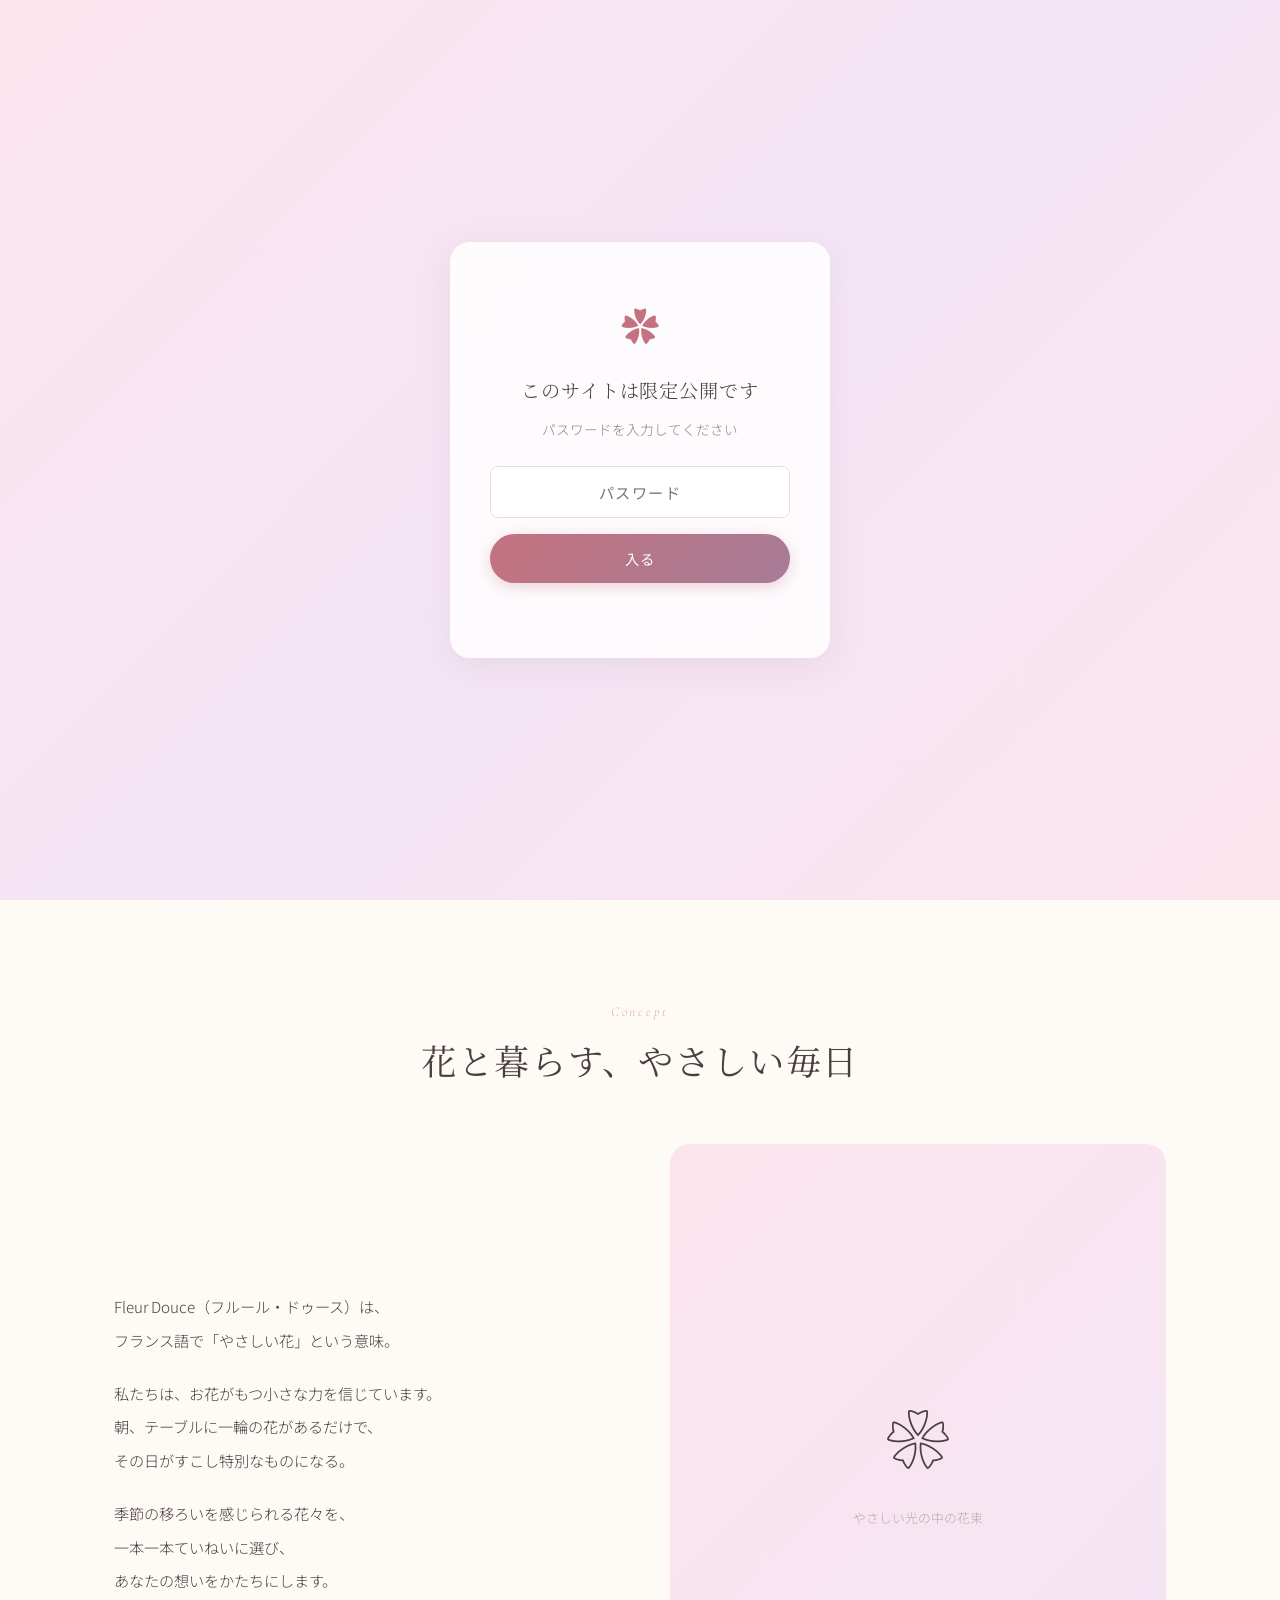
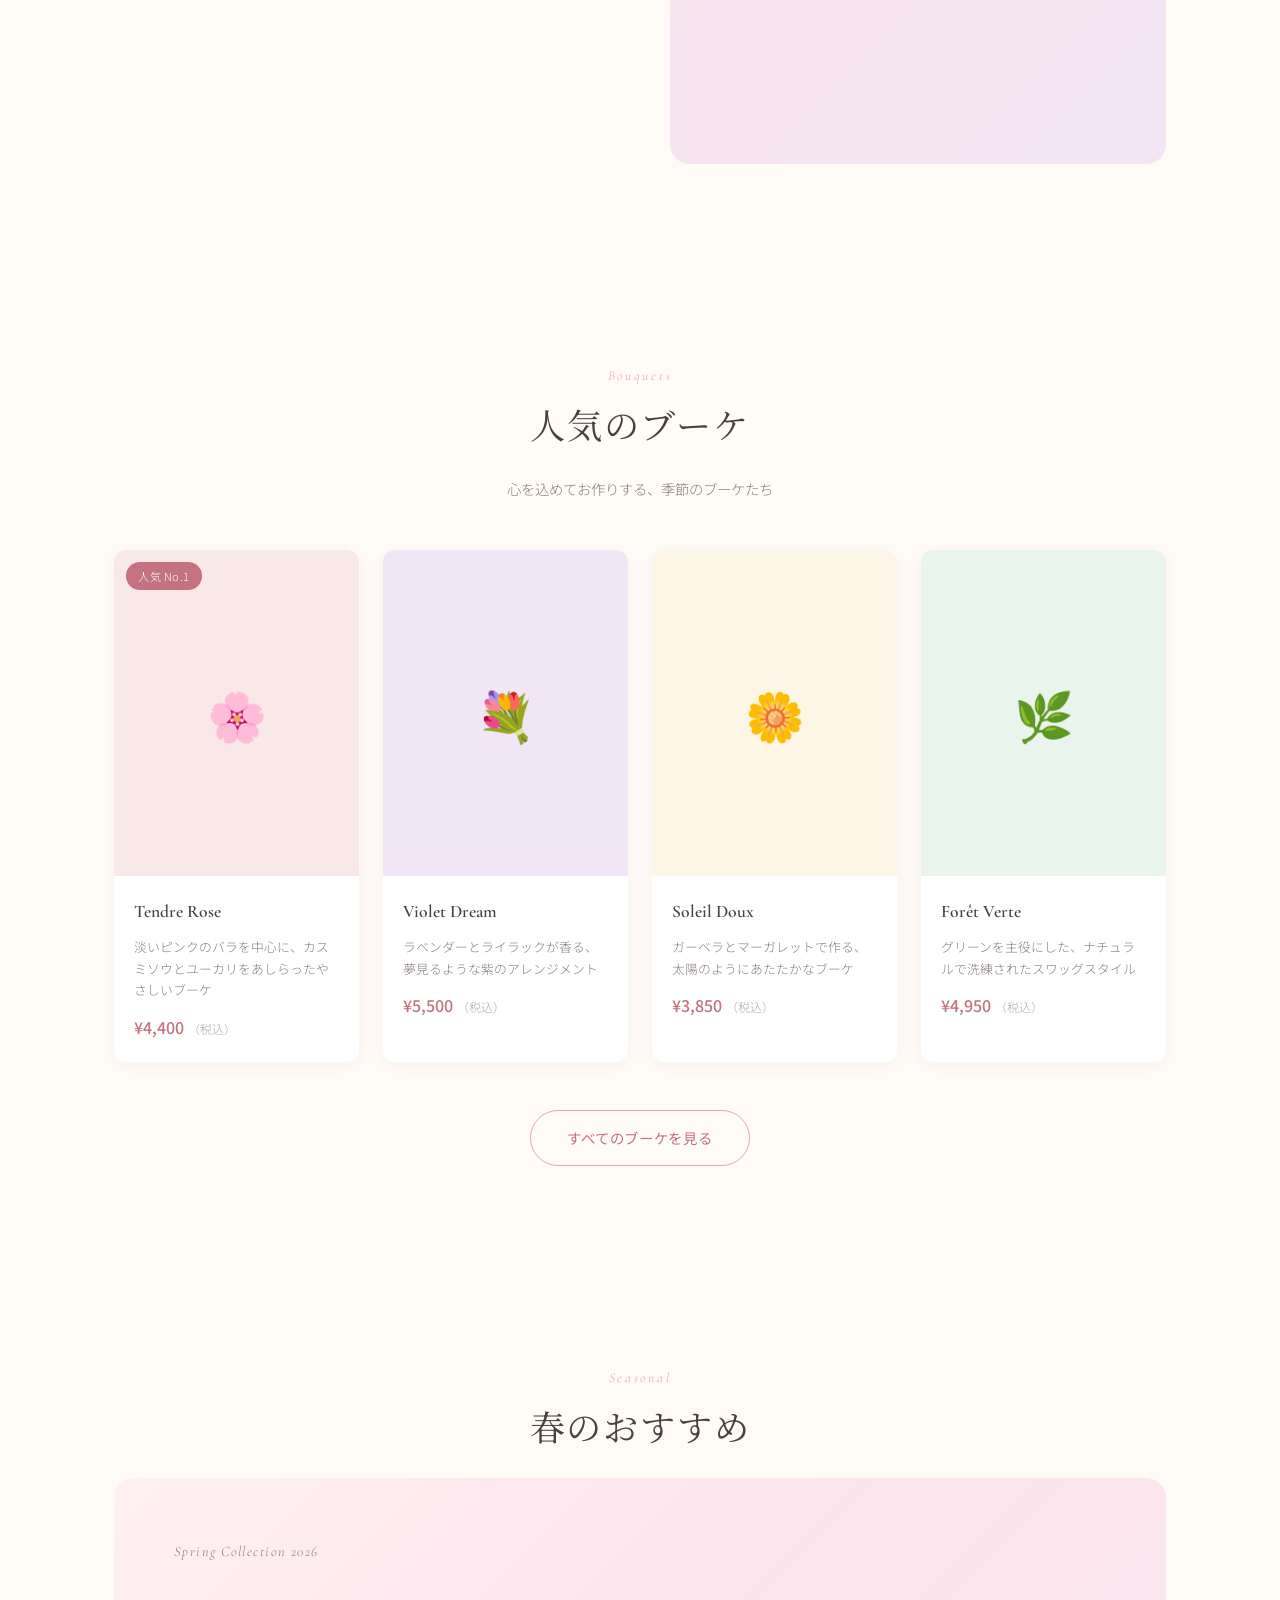
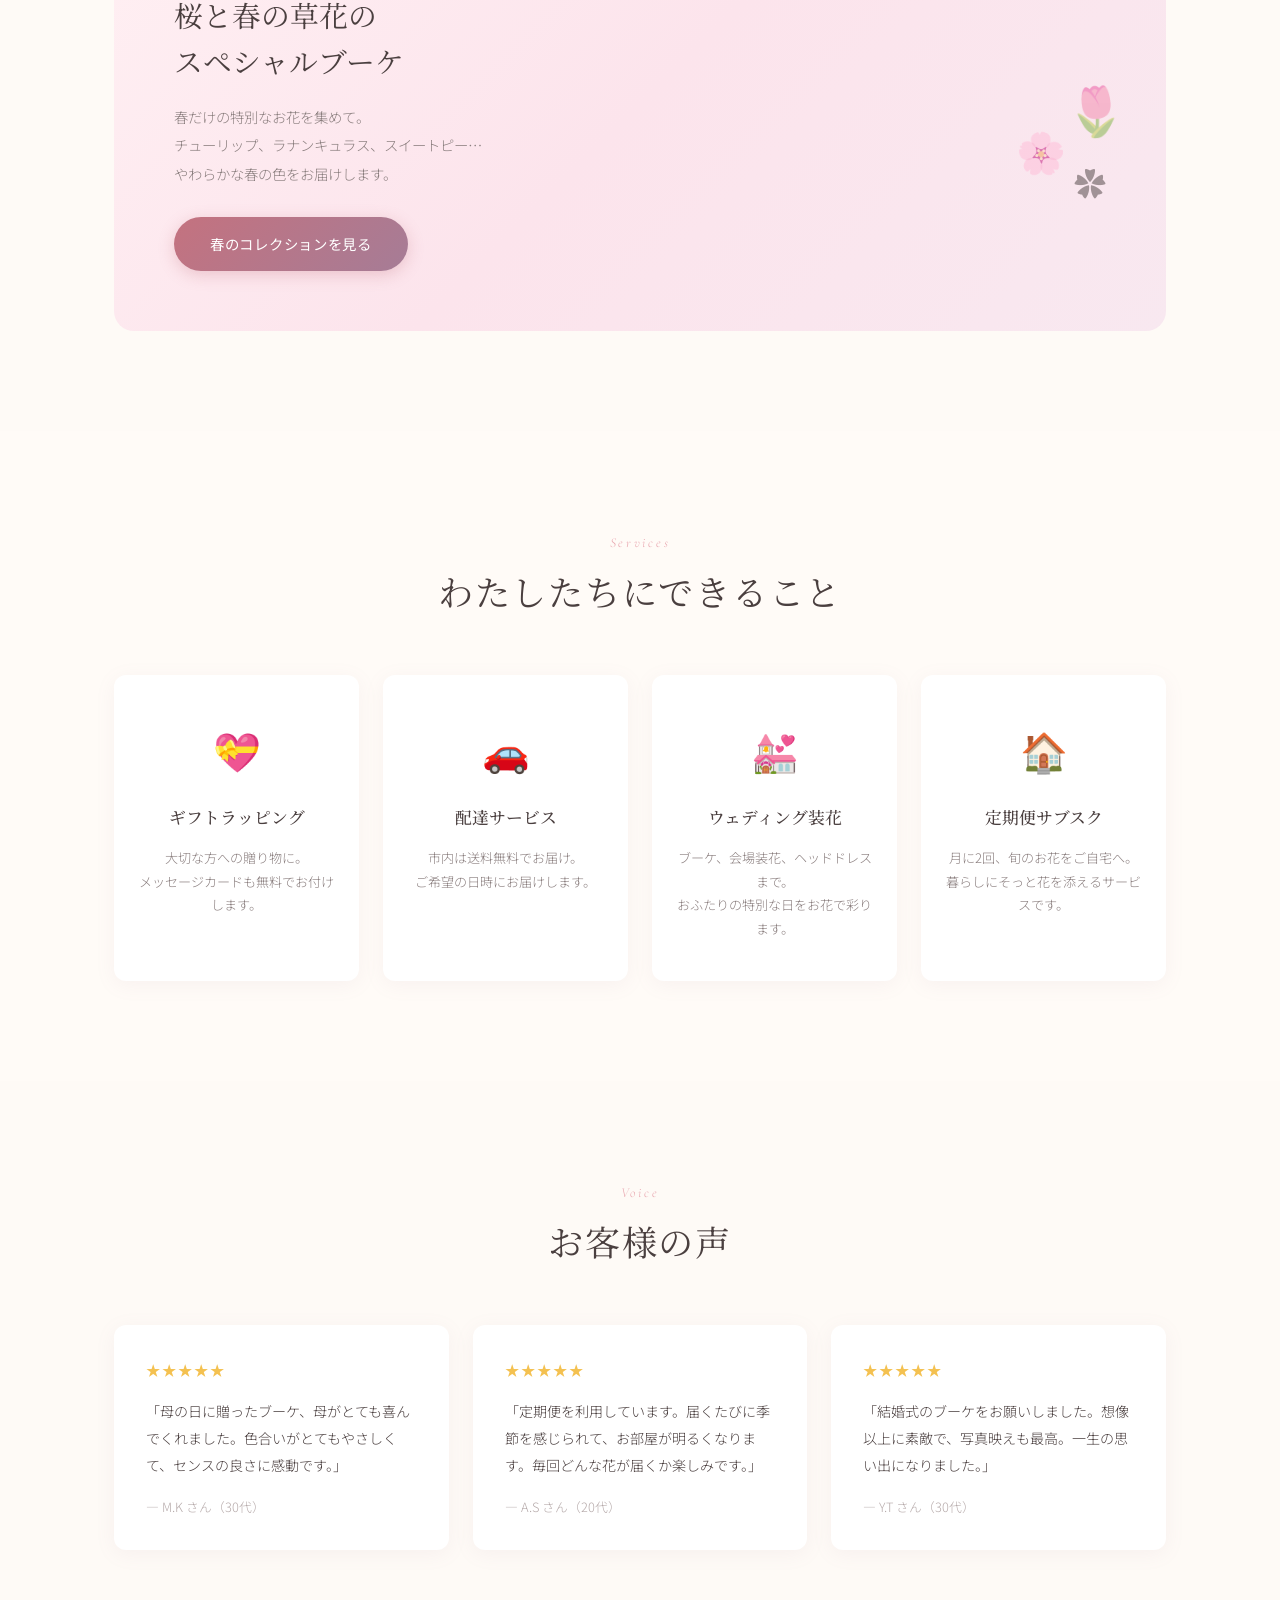
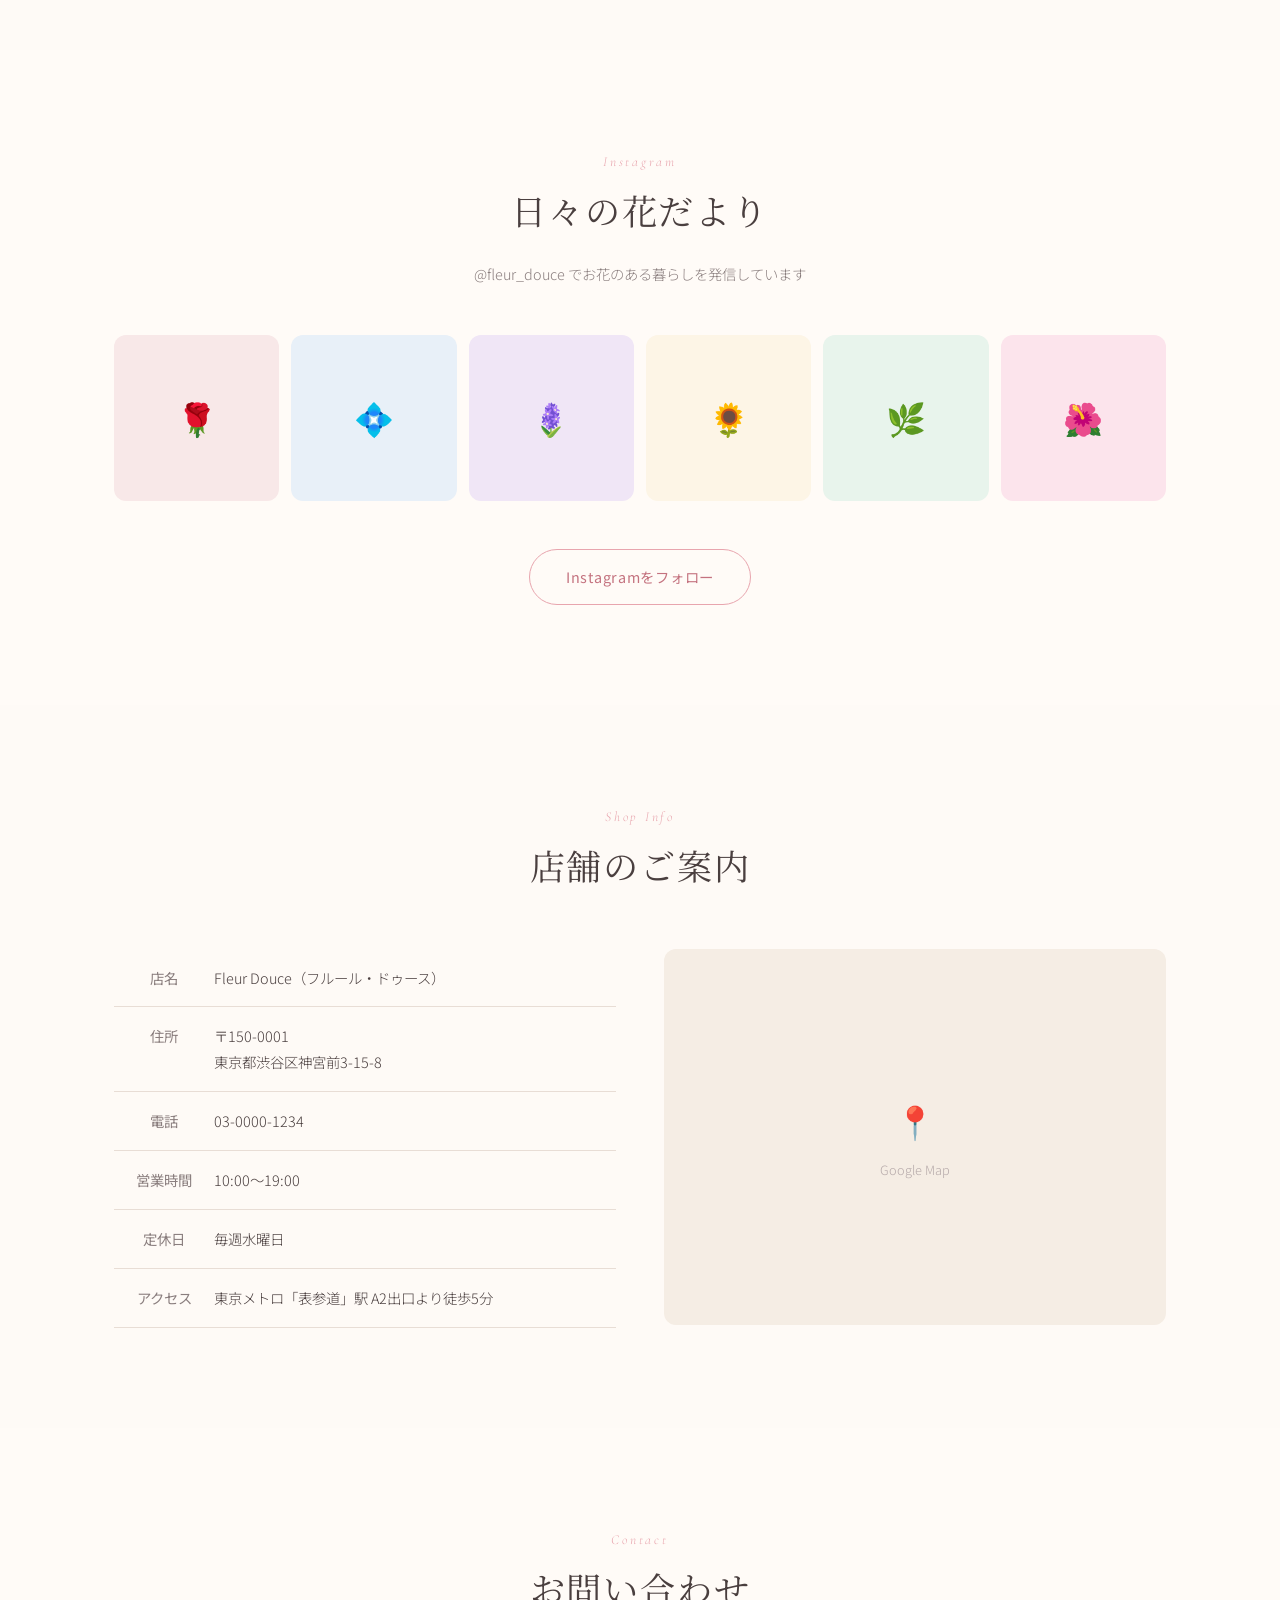
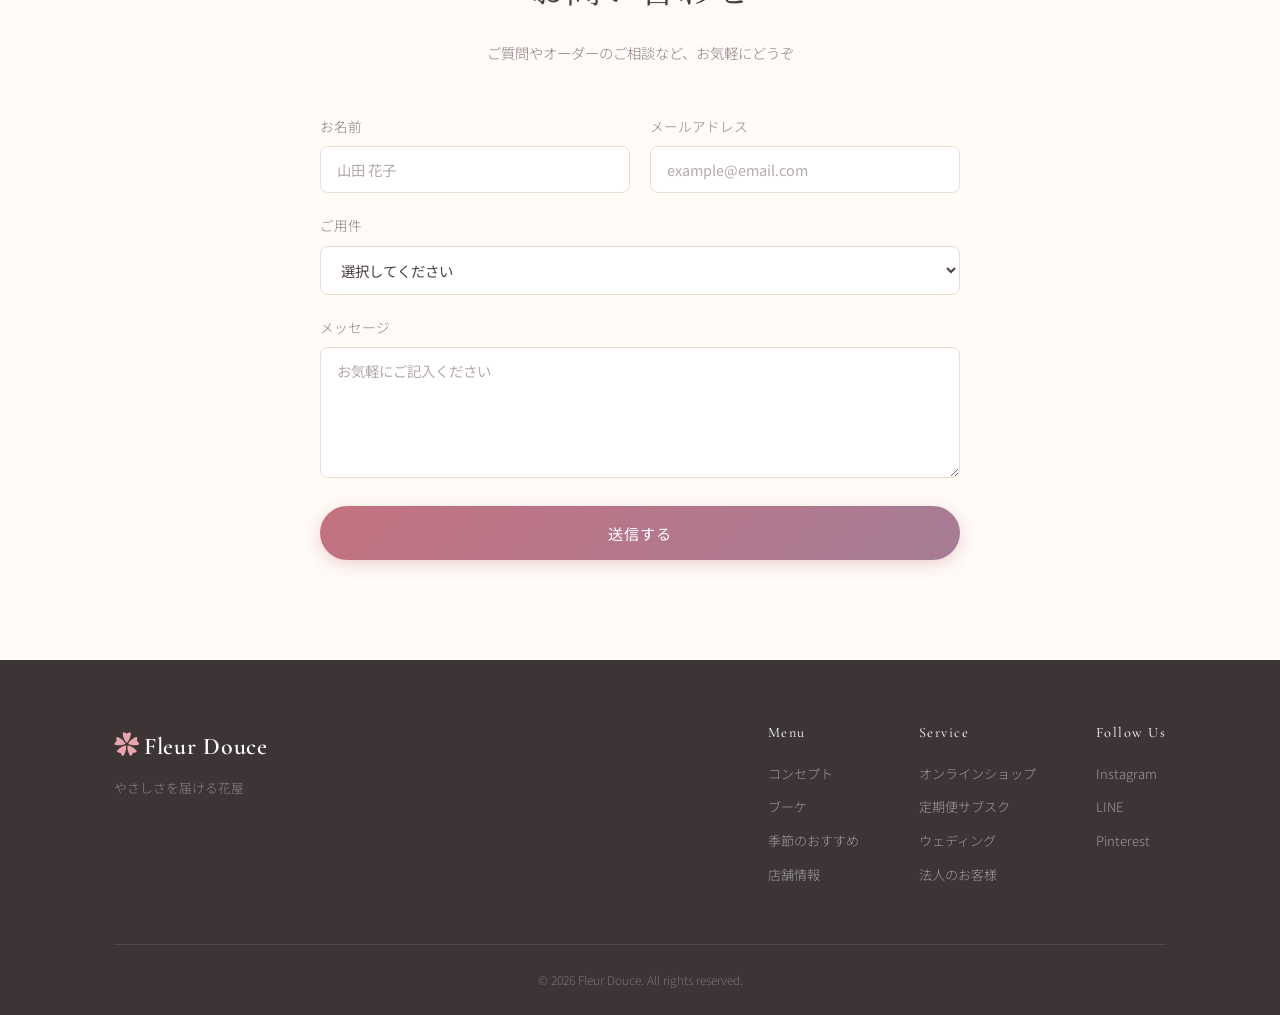
==== commit 17e5c53c: "Add JavaScript password gate to all pages Simple password overlay that blocks page content until the" ====
--- a/index.html
+++ b/index.html
@@ -10,6 +10,18 @@
   <link rel="stylesheet" href="style.css">
 </head>
 <body>
+
+  <!-- パスワード画面 -->
+  <div id="password-gate" class="pw-gate">
+    <div class="pw-box">
+      <span class="pw-icon">✿</span>
+      <p class="pw-title">このサイトは限定公開です</p>
+      <p class="pw-desc">パスワードを入力してください</p>
+      <input type="password" id="pw-input" class="pw-input" placeholder="パスワード">
+      <button id="pw-submit" class="btn btn-primary pw-btn">入る</button>
+      <p id="pw-error" class="pw-error"></p>
+    </div>
+  </div>
 
   <!-- ヘッダー -->
   <header class="header">
--- a/style.css
+++ b/style.css
@@ -1,6 +1,88 @@
 /* ========================================
    Fleur Douce — Style Sheet
    ======================================== */
+
+/* --- Password Gate --- */
+.pw-gate {
+  position: fixed;
+  top: 0;
+  left: 0;
+  right: 0;
+  bottom: 0;
+  z-index: 9999;
+  background: linear-gradient(135deg, #fce4ec 0%, #f3e5f5 50%, #fce4ec 100%);
+  display: flex;
+  align-items: center;
+  justify-content: center;
+}
+
+.pw-gate.hidden {
+  display: none;
+}
+
+.pw-box {
+  text-align: center;
+  background: rgba(255, 255, 255, 0.85);
+  backdrop-filter: blur(16px);
+  padding: 48px 40px;
+  border-radius: 20px;
+  box-shadow: 0 8px 32px rgba(166, 124, 150, 0.12);
+  max-width: 380px;
+  width: 90%;
+}
+
+.pw-icon {
+  font-size: 2.4rem;
+  display: block;
+  margin-bottom: 16px;
+  color: #c4727f;
+}
+
+.pw-title {
+  font-family: 'Cormorant Garamond', 'Noto Serif JP', serif;
+  font-size: 1.2rem;
+  color: #4a3f3f;
+  margin-bottom: 8px;
+  letter-spacing: 0.05em;
+}
+
+.pw-desc {
+  font-size: 0.85rem;
+  color: #8a7e7e;
+  margin-bottom: 24px;
+}
+
+.pw-input {
+  width: 100%;
+  padding: 14px 16px;
+  border: 1.5px solid #e8ddd5;
+  border-radius: 8px;
+  font-family: 'Noto Sans JP', sans-serif;
+  font-size: 0.95rem;
+  color: #4a3f3f;
+  background: #ffffff;
+  outline: none;
+  text-align: center;
+  letter-spacing: 0.1em;
+  transition: border-color 0.3s ease;
+  margin-bottom: 16px;
+}
+
+.pw-input:focus {
+  border-color: #e8a5ae;
+}
+
+.pw-btn {
+  width: 100%;
+  padding: 14px;
+}
+
+.pw-error {
+  color: #c4727f;
+  font-size: 0.82rem;
+  margin-top: 12px;
+  min-height: 1.2em;
+}
 
 /* --- Reset & Base --- */
 *,
@@ -795,6 +877,184 @@
   color: rgba(255, 255, 255, 0.3);
 }
 
+/* --- Page Hero (subpages) --- */
+.page-hero {
+  padding-top: 72px;
+  min-height: 280px;
+  display: flex;
+  align-items: center;
+  justify-content: center;
+  text-align: center;
+  background: linear-gradient(135deg, #fce4ec 0%, #f3e5f5 50%, #fce4ec 100%);
+}
+
+.page-hero-content {
+  padding: 60px 24px 40px;
+}
+
+.page-hero-title {
+  font-family: var(--font-display);
+  font-size: clamp(1.8rem, 4vw, 2.6rem);
+  font-weight: 400;
+  color: var(--color-text);
+  letter-spacing: 0.08em;
+}
+
+.nav-active {
+  color: var(--color-primary) !important;
+}
+
+/* --- Company Overview --- */
+.company-overview {
+  background: var(--color-warm-white);
+}
+
+.company-table-wrapper {
+  max-width: 760px;
+  margin: 48px auto 0;
+}
+
+.company-table {
+  width: 100%;
+  border-collapse: collapse;
+}
+
+.company-table tr {
+  border-bottom: 1px solid var(--color-border);
+}
+
+.company-table th,
+.company-table td {
+  padding: 20px 0;
+  font-size: 0.9rem;
+  vertical-align: top;
+}
+
+.company-table th {
+  width: 120px;
+  font-weight: 400;
+  color: var(--color-text-light);
+  white-space: nowrap;
+  padding-right: 24px;
+}
+
+.company-table td {
+  color: var(--color-text);
+  line-height: 1.9;
+}
+
+/* --- Message --- */
+.message {
+  background: var(--color-cream);
+}
+
+.message-content {
+  display: grid;
+  grid-template-columns: 260px 1fr;
+  gap: 48px;
+  align-items: start;
+  margin-top: 48px;
+}
+
+.message-image-placeholder {
+  background: linear-gradient(135deg, #fce4ec, #f3e5f5);
+  border-radius: var(--radius-lg);
+  aspect-ratio: 3 / 4;
+  display: flex;
+  flex-direction: column;
+  align-items: center;
+  justify-content: center;
+  gap: 12px;
+}
+
+.message-image-placeholder span {
+  font-size: 4rem;
+}
+
+.message-image-placeholder p {
+  font-size: 0.8rem;
+  color: var(--color-text-lighter);
+}
+
+.message-text p {
+  font-size: 0.92rem;
+  line-height: 2.2;
+  color: var(--color-text);
+  margin-bottom: 24px;
+}
+
+.message-signature {
+  margin-top: 12px;
+  font-size: 0.88rem;
+  line-height: 2;
+  color: var(--color-text-light);
+  font-weight: 400;
+}
+
+/* --- History / Timeline --- */
+.history {
+  background: var(--color-warm-white);
+}
+
+.timeline {
+  max-width: 680px;
+  margin: 48px auto 0;
+  position: relative;
+  padding-left: 32px;
+}
+
+.timeline::before {
+  content: '';
+  position: absolute;
+  left: 7px;
+  top: 8px;
+  bottom: 8px;
+  width: 2px;
+  background: var(--color-primary-light);
+  border-radius: 1px;
+}
+
+.timeline-item {
+  position: relative;
+  padding-bottom: 36px;
+  padding-left: 24px;
+}
+
+.timeline-item::before {
+  content: '';
+  position: absolute;
+  left: -29px;
+  top: 8px;
+  width: 10px;
+  height: 10px;
+  border-radius: 50%;
+  background: var(--color-primary);
+  border: 2px solid var(--color-primary-pale);
+}
+
+.timeline-year {
+  font-family: var(--font-display);
+  font-size: 1.2rem;
+  font-weight: 600;
+  color: var(--color-primary);
+  margin-bottom: 4px;
+  letter-spacing: 0.05em;
+}
+
+.timeline-body h3 {
+  font-family: var(--font-display);
+  font-size: 1rem;
+  font-weight: 500;
+  color: var(--color-text);
+  margin-bottom: 4px;
+}
+
+.timeline-body p {
+  font-size: 0.85rem;
+  color: var(--color-text-light);
+  line-height: 1.7;
+}
+
 /* --- Responsive --- */
 @media (max-width: 1024px) {
   .bouquet-grid {
@@ -897,6 +1157,26 @@
     grid-template-columns: 1fr;
   }
 
+  .message-content {
+    grid-template-columns: 1fr;
+    gap: 32px;
+  }
+
+  .message-image-placeholder {
+    max-width: 200px;
+    margin: 0 auto;
+  }
+
+  .company-table th {
+    display: block;
+    padding-bottom: 0;
+  }
+
+  .company-table td {
+    display: block;
+    padding-top: 4px;
+  }
+
   .form-row {
     grid-template-columns: 1fr;
   }
